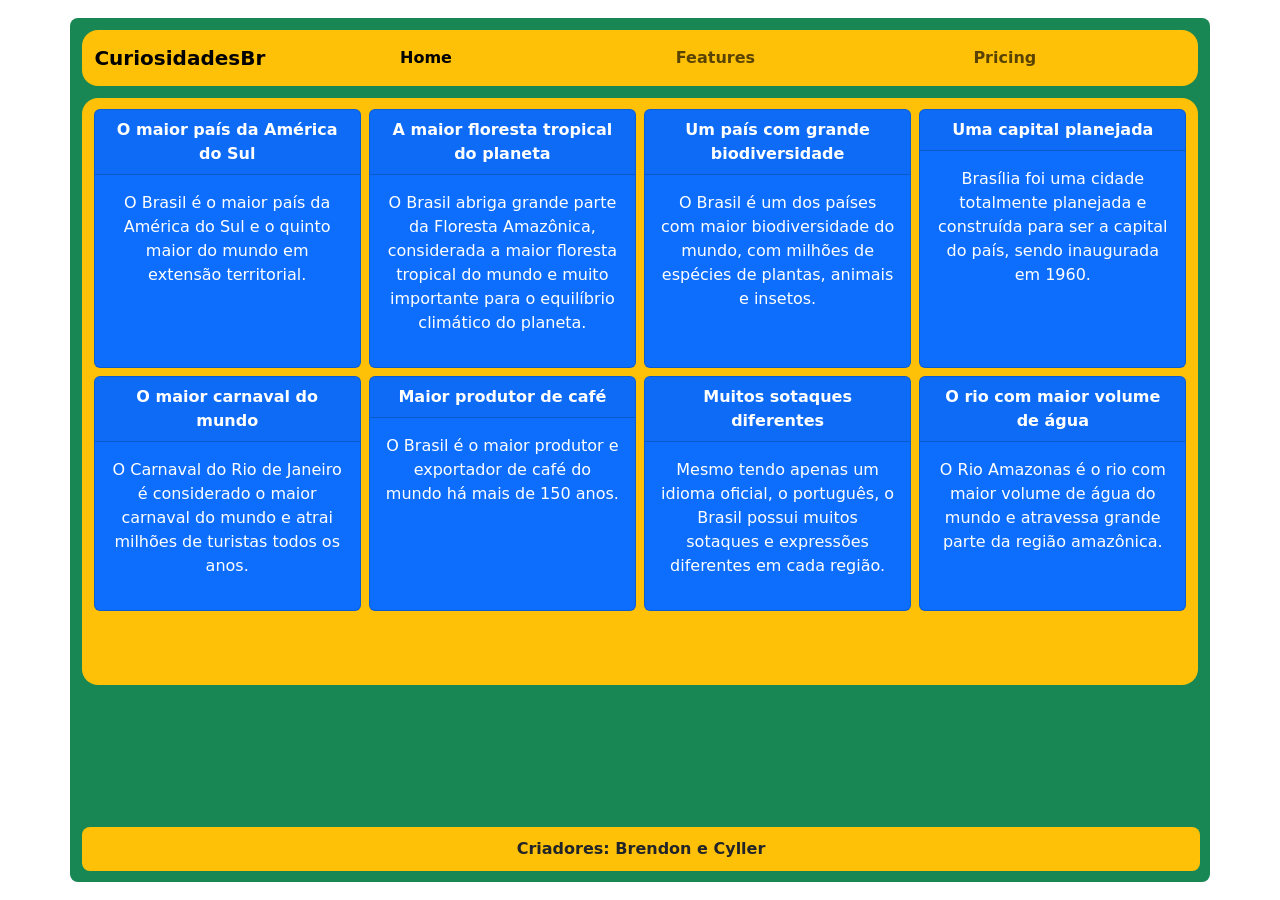
==== pages/index.html @ a0c3a238 "up" ====
<!DOCTYPE html>
<html lang="en">

<head>
    <meta charset="UTF-8">
    <meta name="viewport" content="width=device-width, initial-scale=1.0">
    <title>Curiosidades do Dia - Brasil</title>
    <link href="https://cdn.jsdelivr.net/npm/bootstrap@5.3.8/dist/css/bootstrap.min.css" rel="stylesheet"
        integrity="sha384-sRIl4kxILFvY47J16cr9ZwB07vP4J8+LH7qKQnuqkuIAvNWLzeN8tE5YBujZqJLB" crossorigin="anonymous">
    <link rel="stylesheet" href="../css/index.css">
</head>

<body>
    <div class="container-md text-center bg-success rounded-3 position-relative" id="base">
        <nav class="navbar navbar-expand-lg bg-warning rounded-4">
            <div class="container">
                <a class="navbar-brand fw-bold" href="#">CuriosidadesBr</a>
                <div class="navbar-collapse container-fluid" id="navbarNav">
                    <ul class="navbar-nav row container-fluid">
                        <li class="nav-item col">
                            <a class="nav-link active fw-bold" aria-current="page" href="#">Home</a>
                        </li>
                        <li class="nav-item col">
                            <a class="nav-link fw-bold" href="#">Features</a>
                        </li>
                        <li class="nav-item col">
                            <a class="nav-link fw-bold" href="#">Pricing</a>
                        </li>
                    </ul>
                </div>
            </div>
        </nav>
        <main class="bg-warning rounded-4">
            <div class="row row-cols-1 row-cols-md-4 g-2">
                <div class="col">
                    <div class="card text-bg-primary mb-3 h-100" style="max-width: 18rem;">
                        <div class="card-header fw-bold">O maior país da América do Sul</div>
                        <div class="card-body">
                            <p class="card-text">O Brasil é o maior país da América do Sul e o quinto maior do mundo em extensão territorial.</p>
                        </div>
                    </div>
                </div>
                <div class="col">
                    <div class="card text-bg-primary mb-3 h-100" style="max-width: 18rem;">
                        <div class="card-header fw-bold">A maior floresta tropical do planeta</div>
                        <div class="card-body">
                            <p class="card-text">O Brasil abriga grande parte da Floresta Amazônica, considerada a maior floresta tropical do mundo e muito importante para o equilíbrio climático do planeta.
                            </p>
                        </div>
                    </div>
                </div>
                <div class="col">
                    <div class="card text-bg-primary mb-3 h-100" style="max-width: 18rem;">
                        <div class="card-header fw-bold">Um país com grande biodiversidade</div>
                        <div class="card-body">
                            <p class="card-text">O Brasil é um dos países com maior biodiversidade do mundo, com milhões de espécies de plantas, animais e insetos.</p>
                        </div>
                    </div>
                </div>
                <div class="col">
                    <div class="card text-bg-primary mb-3 h-100" style="max-width: 18rem;">
                        <div class="card-header fw-bold">Uma capital planejada</div>
                        <div class="card-body">
                            <p class="card-text">Brasília foi uma cidade totalmente planejada e construída para ser a capital do país, sendo inaugurada em 1960.</p>
                        </div>
                    </div>
                </div>
                <div class="col">
                    <div class="card text-bg-primary mb-3 h-100" style="max-width: 18rem;">
                        <div class="card-header fw-bold">O maior carnaval do mundo</div>
                        <div class="card-body">
                            <p class="card-text">O Carnaval do Rio de Janeiro é considerado o maior carnaval do mundo e atrai milhões de turistas todos os anos.</p>
                        </div>
                    </div>
                </div>
                <div class="col">
                    <div class="card text-bg-primary mb-3 h-100" style="max-width: 18rem;">
                        <div class="card-header fw-bold">Maior produtor de café</div>
                        <div class="card-body">
                            <p class="card-text">O Brasil é o maior produtor e exportador de café do mundo há mais de 150 anos.</p>
                        </div>
                    </div>
                </div>
                <div class="col">
                    <div class="card text-bg-primary mb-3 h-100" style="max-width: 18rem;">
                        <div class="card-header fw-bold">Muitos sotaques diferentes</div>
                        <div class="card-body">
                            <p class="card-text">Mesmo tendo apenas um idioma oficial, o português, o Brasil possui muitos sotaques e expressões diferentes em cada região.</p>
                        </div>
                    </div>
                </div>
                <div class="col">
                    <div class="card text-bg-primary mb-3 h-100" style="max-width: 18rem;">
                        <div class="card-header fw-bold">O rio com maior volume de água</div>
                        <div class="card-body">
                            <p class="card-text">O Rio Amazonas é o rio com maior volume de água do mundo e atravessa grande parte da região amazônica.</p>
                        </div>
                    </div>
                </div>
            </div>
        </main>
        <footer class="bg-warning position-absolute rounded-3 bottom-0 start-1 fw-bold">
            <div>
                Criadores: Brendon e Cyller
            </div>
        </footer>
    </div>
</body>

</html>
---- css/index.css ----
body {
    height: 100vh;
    padding: 2vh;
}

main {
    margin-top: 1%;
    padding: 1%;
    height: 70%;
}

footer {
    height: 5%;
    margin-top: 1%;
    margin-bottom: 1%;
    width: 98%;
    align-content: center;
}

#base {
    height: 96vh;
    padding: 1%;
}
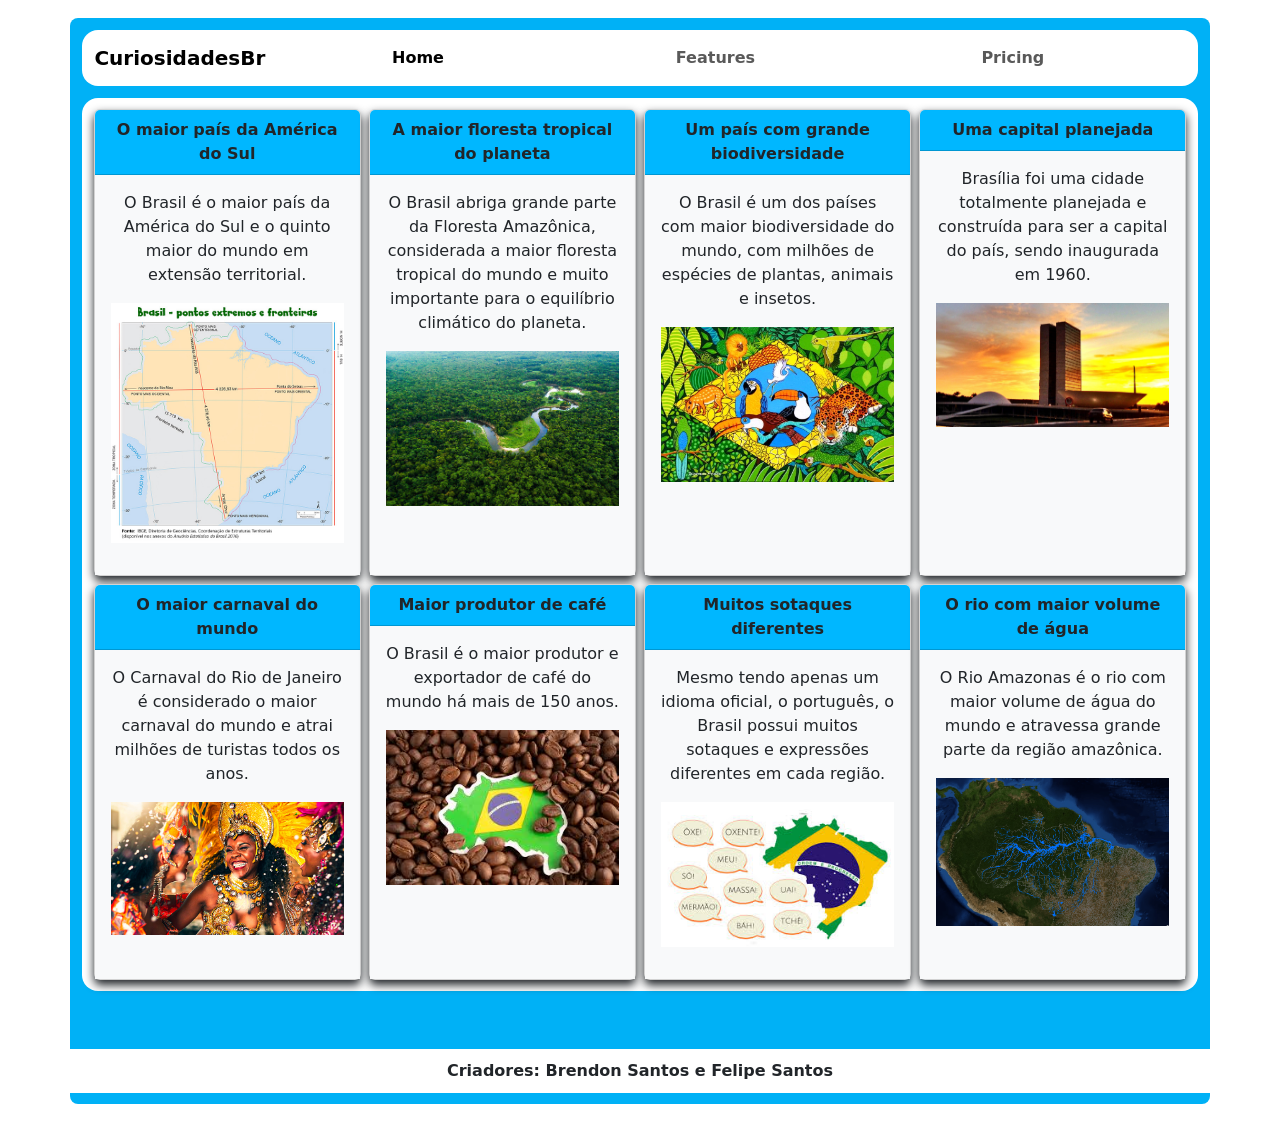
==== commit 555051bd: "melhorei um pouco o visual do site adicionando imagens aos cartões, um icone(favicon) e nas cores do" ====
--- a/pages/index.html
+++ b/pages/index.html
@@ -8,14 +8,32 @@
     <link href="https://cdn.jsdelivr.net/npm/bootstrap@5.3.8/dist/css/bootstrap.min.css" rel="stylesheet"
         integrity="sha384-sRIl4kxILFvY47J16cr9ZwB07vP4J8+LH7qKQnuqkuIAvNWLzeN8tE5YBujZqJLB" crossorigin="anonymous">
     <link rel="stylesheet" href="../css/index.css">
+    <link rel="icon" type="image/x-icon" href="../img/icones/icon_brasil.png">
 </head>
 
+<palette>
+    <color name='My-Color-Theme-1' rgb='00B1F6' r='0' g='177' b='246' />
+    <color name='My-Color-Theme-2' rgb='0098D4' r='0' g='152' b='212' /> 
+    <color name='My-Color-Theme-3' rgb='00B7FF' r='0' g='183' b='255' />
+    <color name='My-Color-Theme-4' rgb='0080B3' r='0' g='128' b='179' />
+    <color name='My-Color-Theme-5' rgb='006891' r='0' g='104' b='145' />
+    <color name='My-Color-Theme-6' rgb='005070' r='0' g='80' b='112' />
+</palette>
+
+
 <body>
-    <div class="container-md text-center bg-success rounded-3 position-relative" id="base">
-        <nav class="navbar navbar-expand-lg bg-warning rounded-4">
+    <div class="container-md text-center bg-theme-1 rounded-3 position-relative" id="base">
+
+        <nav class="navbar navbar-expand-lg bg-white rounded-4">
             <div class="container">
                 <a class="navbar-brand fw-bold" href="#">CuriosidadesBr</a>
-                <div class="navbar-collapse container-fluid" id="navbarNav">
+
+                <button class="navbar-toggler" type="button" data-bs-toggle="collapse" data-bs-target="#navbarNav">
+                    <span class="navbar-toggler-icon"></span>
+                </button>
+
+                <div class="collapse navbar-collapse" id="navbarNav">
+
                     <ul class="navbar-nav row container-fluid">
                         <li class="nav-item col">
                             <a class="nav-link active fw-bold" aria-current="page" href="#">Home</a>
@@ -30,81 +48,91 @@
                 </div>
             </div>
         </nav>
-        <main class="bg-warning rounded-4">
+
+        <main class="bg-white rounded-4">
+
             <div class="row row-cols-1 row-cols-md-4 g-2">
                 <div class="col">
-                    <div class="card text-bg-primary mb-3 h-100" style="max-width: 18rem;">
-                        <div class="card-header fw-bold">O maior país da América do Sul</div>
-                        <div class="card-body">
+                    <div class="card text-bg-theme-1 mb-3 h-100" id="card">
+                        <div class="card-header fw-bold bg-theme-3">O maior país da América do Sul</div>
+                        <div class="card-body bg-light" >
                             <p class="card-text">O Brasil é o maior país da América do Sul e o quinto maior do mundo em extensão territorial.</p>
+                            <img src="../img/cards/brasil_card1.jpg" class="img-fluid" alt="extensão territorial do Brasil">
                         </div>
                     </div>
                 </div>
                 <div class="col">
-                    <div class="card text-bg-primary mb-3 h-100" style="max-width: 18rem;">
-                        <div class="card-header fw-bold">A maior floresta tropical do planeta</div>
-                        <div class="card-body">
-                            <p class="card-text">O Brasil abriga grande parte da Floresta Amazônica, considerada a maior floresta tropical do mundo e muito importante para o equilíbrio climático do planeta.
-                            </p>
+                    <div class="card text-bg-theme-1 mb-3 h-100" id="card">
+                        <div class="card-header fw-bold bg-theme-3">A maior floresta tropical do planeta</div>
+                        <div class="card-body bg-light" >
+                            <p class="card-text">O Brasil abriga grande parte da Floresta Amazônica, considerada a maior floresta tropical do mundo e muito importante para o equilíbrio climático do planeta.</p>
+                            <img src="../img/cards/brasil_card2.jpg" class="img-fluid" alt="floresta amazônica">
                         </div>
                     </div>
                 </div>
                 <div class="col">
-                    <div class="card text-bg-primary mb-3 h-100" style="max-width: 18rem;">
-                        <div class="card-header fw-bold">Um país com grande biodiversidade</div>
-                        <div class="card-body">
+                    <div class="card text-bg-theme-1 mb-3 h-100" id="card">
+                        <div class="card-header fw-bold bg-theme-3">Um país com grande biodiversidade</div>
+                        <div class="card-body bg-light" >
                             <p class="card-text">O Brasil é um dos países com maior biodiversidade do mundo, com milhões de espécies de plantas, animais e insetos.</p>
+                            <img src="../img/cards/brasil_card3.jpg" class="img-fluid" alt="biodiversidade brasileira">
                         </div>
                     </div>
                 </div>
                 <div class="col">
-                    <div class="card text-bg-primary mb-3 h-100" style="max-width: 18rem;">
-                        <div class="card-header fw-bold">Uma capital planejada</div>
-                        <div class="card-body">
+                    <div class="card text-bg-theme-1 mb-3 h-100" id="card">
+                        <div class="card-header fw-bold bg-theme-3">Uma capital planejada</div>
+                        <div class="card-body bg-light" >
                             <p class="card-text">Brasília foi uma cidade totalmente planejada e construída para ser a capital do país, sendo inaugurada em 1960.</p>
+                            <img src="../img/cards/brasil_card4.png" class="img-fluid" alt="brasilia capital planejada">
                         </div>
                     </div>
                 </div>
                 <div class="col">
-                    <div class="card text-bg-primary mb-3 h-100" style="max-width: 18rem;">
-                        <div class="card-header fw-bold">O maior carnaval do mundo</div>
-                        <div class="card-body">
+                    <div class="card text-bg-theme-1 mb-3 h-100" id="card">
+                        <div class="card-header fw-bold bg-theme-3">O maior carnaval do mundo</div>
+                        <div class="card-body bg-light" >
                             <p class="card-text">O Carnaval do Rio de Janeiro é considerado o maior carnaval do mundo e atrai milhões de turistas todos os anos.</p>
+                            <img src="../img/cards/brasil_card5.jpg" class="img-fluid" alt="carnaval rio de janeiro">
                         </div>
                     </div>
                 </div>
                 <div class="col">
-                    <div class="card text-bg-primary mb-3 h-100" style="max-width: 18rem;">
-                        <div class="card-header fw-bold">Maior produtor de café</div>
-                        <div class="card-body">
+                    <div class="card text-bg-theme-1 mb-3 h-100" id="card">
+                        <div class="card-header fw-bold bg-theme-3">Maior produtor de café</div>
+                        <div class="card-body bg-light" >
                             <p class="card-text">O Brasil é o maior produtor e exportador de café do mundo há mais de 150 anos.</p>
+                            <img src="../img/cards/brasil_card6.jpg" class="img-fluid" alt="brasil maior produtor de café">
                         </div>
                     </div>
                 </div>
                 <div class="col">
-                    <div class="card text-bg-primary mb-3 h-100" style="max-width: 18rem;">
-                        <div class="card-header fw-bold">Muitos sotaques diferentes</div>
-                        <div class="card-body">
+                    <div class="card text-bg-theme-1 mb-3 h-100" id="card">
+                        <div class="card-header fw-bold bg-theme-3">Muitos sotaques diferentes</div>
+                        <div class="card-body bg-light" >
                             <p class="card-text">Mesmo tendo apenas um idioma oficial, o português, o Brasil possui muitos sotaques e expressões diferentes em cada região.</p>
+                            <img src="../img/cards/brasil_card7.jpg" class="img-fluid" alt="muitos sotaques diferentes no Brasil">
                         </div>
                     </div>
                 </div>
                 <div class="col">
-                    <div class="card text-bg-primary mb-3 h-100" style="max-width: 18rem;">
-                        <div class="card-header fw-bold">O rio com maior volume de água</div>
-                        <div class="card-body">
+                    <div class="card text-bg-theme-1 mb-3 h-100" id="card">
+                        <div class="card-header fw-bold bg-theme-3">O rio com maior volume de água</div>
+                        <div class="card-body bg-light" >
                             <p class="card-text">O Rio Amazonas é o rio com maior volume de água do mundo e atravessa grande parte da região amazônica.</p>
+                            <img src="../img/cards/brasil_card8.png" class="img-fluid" alt="rio amazonas">
                         </div>
                     </div>
                 </div>
             </div>
         </main>
-        <footer class="bg-warning position-absolute rounded-3 bottom-0 start-1 fw-bold">
+        <footer class="bg-white position-absolute rounded-0 bottom-0 start-0 w-100 fw-bold">
             <div>
-                Criadores: Brendon e Cyller
+                Criadores: Brendon Santos e Felipe Santos
             </div>
         </footer>
     </div>
+<script src="https://cdn.jsdelivr.net/npm/bootstrap@5.3.8/dist/js/bootstrap.bundle.min.js"></script>
 </body>
 
 </html>
--- a/css/index.css
+++ b/css/index.css
@@ -1,23 +1,50 @@
 body {
-    height: 100vh;
+    min-height: 100vh;
     padding: 2vh;
 }
 
 main {
     margin-top: 1%;
     padding: 1%;
-    height: 70%;
+    margin-bottom: 100px;
 }
 
 footer {
-    height: 5%;
     margin-top: 1%;
     margin-bottom: 1%;
     width: 98%;
-    align-content: center;
+    padding: 10px;
+    text-align: center;
 }
 
+#card{
+    box-shadow: 0px 5px 10px 0px;
+}
 #base {
-    height: 96vh;
+    min-height: 96vh;
     padding: 1%;
-}+}
+
+.bg-theme-1{
+    background-color: #00B1F6;
+}
+
+.bg-theme-2{
+    background-color: #0098D4;
+}
+
+.bg-theme-3{
+    background-color: #00B7FF;
+}
+
+.bg-theme-4{
+    background-color: #0080B3;
+}
+
+.bg-theme-5{
+    background-color: #006891;
+}
+
+.bg-theme-6{
+    background-color: #005070;
+}
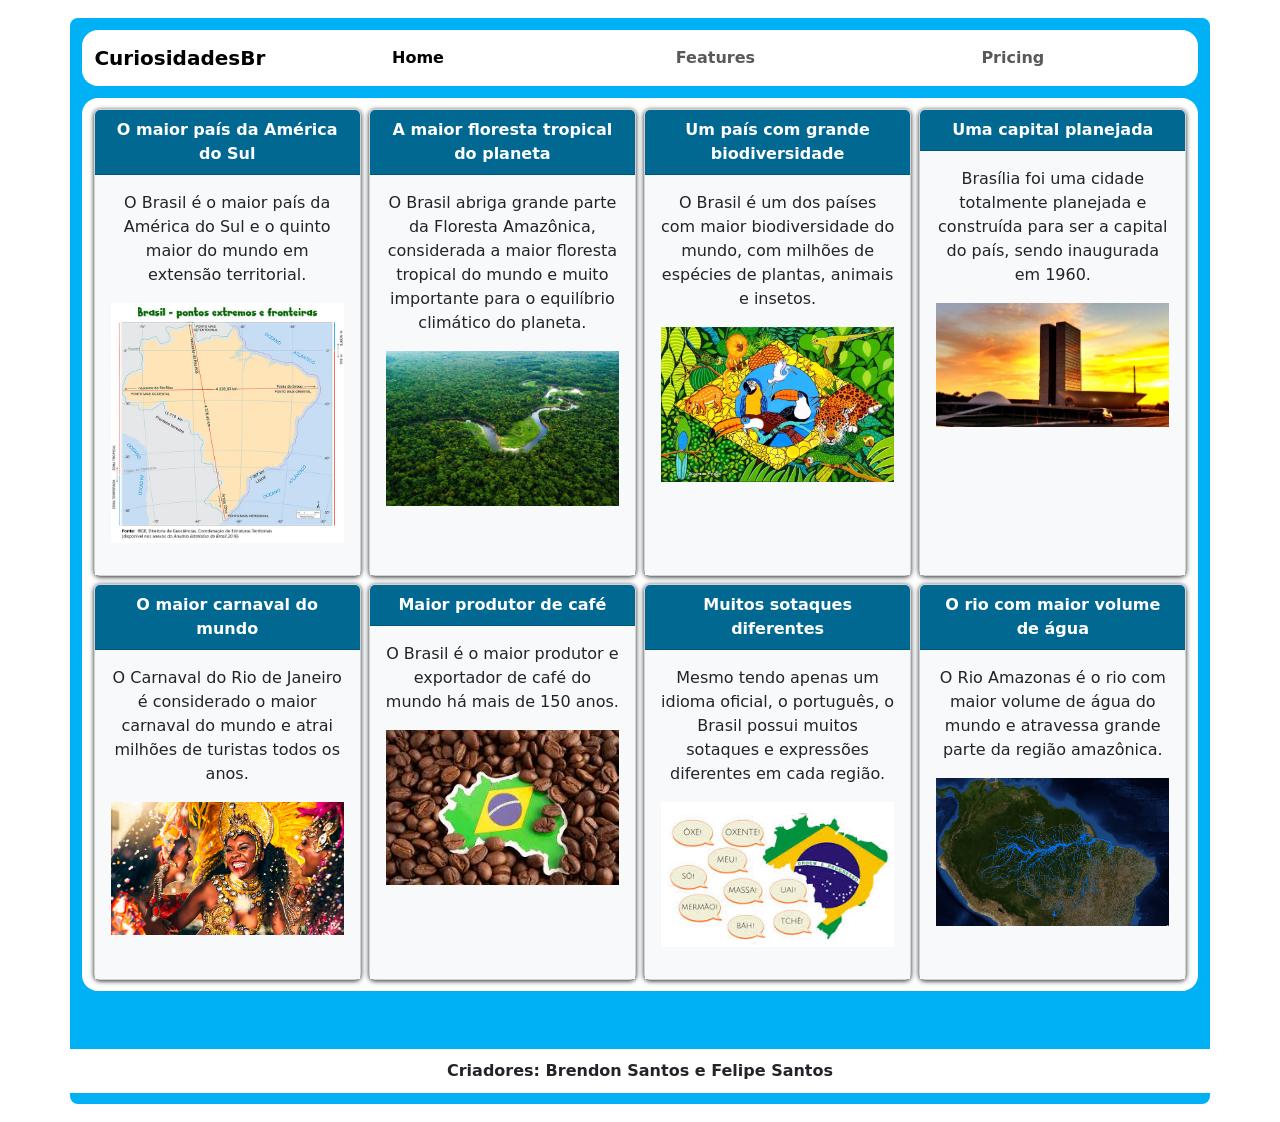
==== commit b4c817c4: "criei uma nova pagina html para colocar a tabela de ranking dos 10 estados com mais pib do Brasil, f" ====
--- a/pages/index.html
+++ b/pages/index.html
@@ -39,7 +39,7 @@
                             <a class="nav-link active fw-bold" aria-current="page" href="#">Home</a>
                         </li>
                         <li class="nav-item col">
-                            <a class="nav-link fw-bold" href="#">Features</a>
+                            <a class="nav-link fw-bold" href="features.html">Features</a>
                         </li>
                         <li class="nav-item col">
                             <a class="nav-link fw-bold" href="#">Pricing</a>
@@ -54,7 +54,7 @@
             <div class="row row-cols-1 row-cols-md-4 g-2">
                 <div class="col">
                     <div class="card text-bg-theme-1 mb-3 h-100" id="card">
-                        <div class="card-header fw-bold bg-theme-3">O maior país da América do Sul</div>
+                        <div class="card-header fw-bold bg-theme-5" id="card-header">O maior país da América do Sul</div>
                         <div class="card-body bg-light" >
                             <p class="card-text">O Brasil é o maior país da América do Sul e o quinto maior do mundo em extensão territorial.</p>
                             <img src="../img/cards/brasil_card1.jpg" class="img-fluid" alt="extensão territorial do Brasil">
@@ -63,7 +63,7 @@
                 </div>
                 <div class="col">
                     <div class="card text-bg-theme-1 mb-3 h-100" id="card">
-                        <div class="card-header fw-bold bg-theme-3">A maior floresta tropical do planeta</div>
+                        <div class="card-header fw-bold bg-theme-5" id="card-header">A maior floresta tropical do planeta</div>
                         <div class="card-body bg-light" >
                             <p class="card-text">O Brasil abriga grande parte da Floresta Amazônica, considerada a maior floresta tropical do mundo e muito importante para o equilíbrio climático do planeta.</p>
                             <img src="../img/cards/brasil_card2.jpg" class="img-fluid" alt="floresta amazônica">
@@ -72,7 +72,7 @@
                 </div>
                 <div class="col">
                     <div class="card text-bg-theme-1 mb-3 h-100" id="card">
-                        <div class="card-header fw-bold bg-theme-3">Um país com grande biodiversidade</div>
+                        <div class="card-header fw-bold bg-theme-5" id="card-header">Um país com grande biodiversidade</div>
                         <div class="card-body bg-light" >
                             <p class="card-text">O Brasil é um dos países com maior biodiversidade do mundo, com milhões de espécies de plantas, animais e insetos.</p>
                             <img src="../img/cards/brasil_card3.jpg" class="img-fluid" alt="biodiversidade brasileira">
@@ -81,7 +81,7 @@
                 </div>
                 <div class="col">
                     <div class="card text-bg-theme-1 mb-3 h-100" id="card">
-                        <div class="card-header fw-bold bg-theme-3">Uma capital planejada</div>
+                        <div class="card-header fw-bold bg-theme-5" id="card-header">Uma capital planejada</div>
                         <div class="card-body bg-light" >
                             <p class="card-text">Brasília foi uma cidade totalmente planejada e construída para ser a capital do país, sendo inaugurada em 1960.</p>
                             <img src="../img/cards/brasil_card4.png" class="img-fluid" alt="brasilia capital planejada">
@@ -90,7 +90,7 @@
                 </div>
                 <div class="col">
                     <div class="card text-bg-theme-1 mb-3 h-100" id="card">
-                        <div class="card-header fw-bold bg-theme-3">O maior carnaval do mundo</div>
+                        <div class="card-header fw-bold bg-theme-5" id="card-header">O maior carnaval do mundo</div>
                         <div class="card-body bg-light" >
                             <p class="card-text">O Carnaval do Rio de Janeiro é considerado o maior carnaval do mundo e atrai milhões de turistas todos os anos.</p>
                             <img src="../img/cards/brasil_card5.jpg" class="img-fluid" alt="carnaval rio de janeiro">
@@ -99,7 +99,7 @@
                 </div>
                 <div class="col">
                     <div class="card text-bg-theme-1 mb-3 h-100" id="card">
-                        <div class="card-header fw-bold bg-theme-3">Maior produtor de café</div>
+                        <div class="card-header fw-bold bg-theme-5" id="card-header">Maior produtor de café</div>
                         <div class="card-body bg-light" >
                             <p class="card-text">O Brasil é o maior produtor e exportador de café do mundo há mais de 150 anos.</p>
                             <img src="../img/cards/brasil_card6.jpg" class="img-fluid" alt="brasil maior produtor de café">
@@ -108,7 +108,7 @@
                 </div>
                 <div class="col">
                     <div class="card text-bg-theme-1 mb-3 h-100" id="card">
-                        <div class="card-header fw-bold bg-theme-3">Muitos sotaques diferentes</div>
+                        <div class="card-header fw-bold bg-theme-5" id="card-header">Muitos sotaques diferentes</div>
                         <div class="card-body bg-light" >
                             <p class="card-text">Mesmo tendo apenas um idioma oficial, o português, o Brasil possui muitos sotaques e expressões diferentes em cada região.</p>
                             <img src="../img/cards/brasil_card7.jpg" class="img-fluid" alt="muitos sotaques diferentes no Brasil">
@@ -117,7 +117,7 @@
                 </div>
                 <div class="col">
                     <div class="card text-bg-theme-1 mb-3 h-100" id="card">
-                        <div class="card-header fw-bold bg-theme-3">O rio com maior volume de água</div>
+                        <div class="card-header fw-bold bg-theme-5" id="card-header">O rio com maior volume de água</div>
                         <div class="card-body bg-light" >
                             <p class="card-text">O Rio Amazonas é o rio com maior volume de água do mundo e atravessa grande parte da região amazônica.</p>
                             <img src="../img/cards/brasil_card8.png" class="img-fluid" alt="rio amazonas">
--- a/css/index.css
+++ b/css/index.css
@@ -18,7 +18,11 @@
 }
 
 #card{
-    box-shadow: 0px 5px 10px 0px;
+    box-shadow: 0px 1px 5px 0px;
+}
+
+#card-header{
+    color: white;
 }
 #base {
     min-height: 96vh;
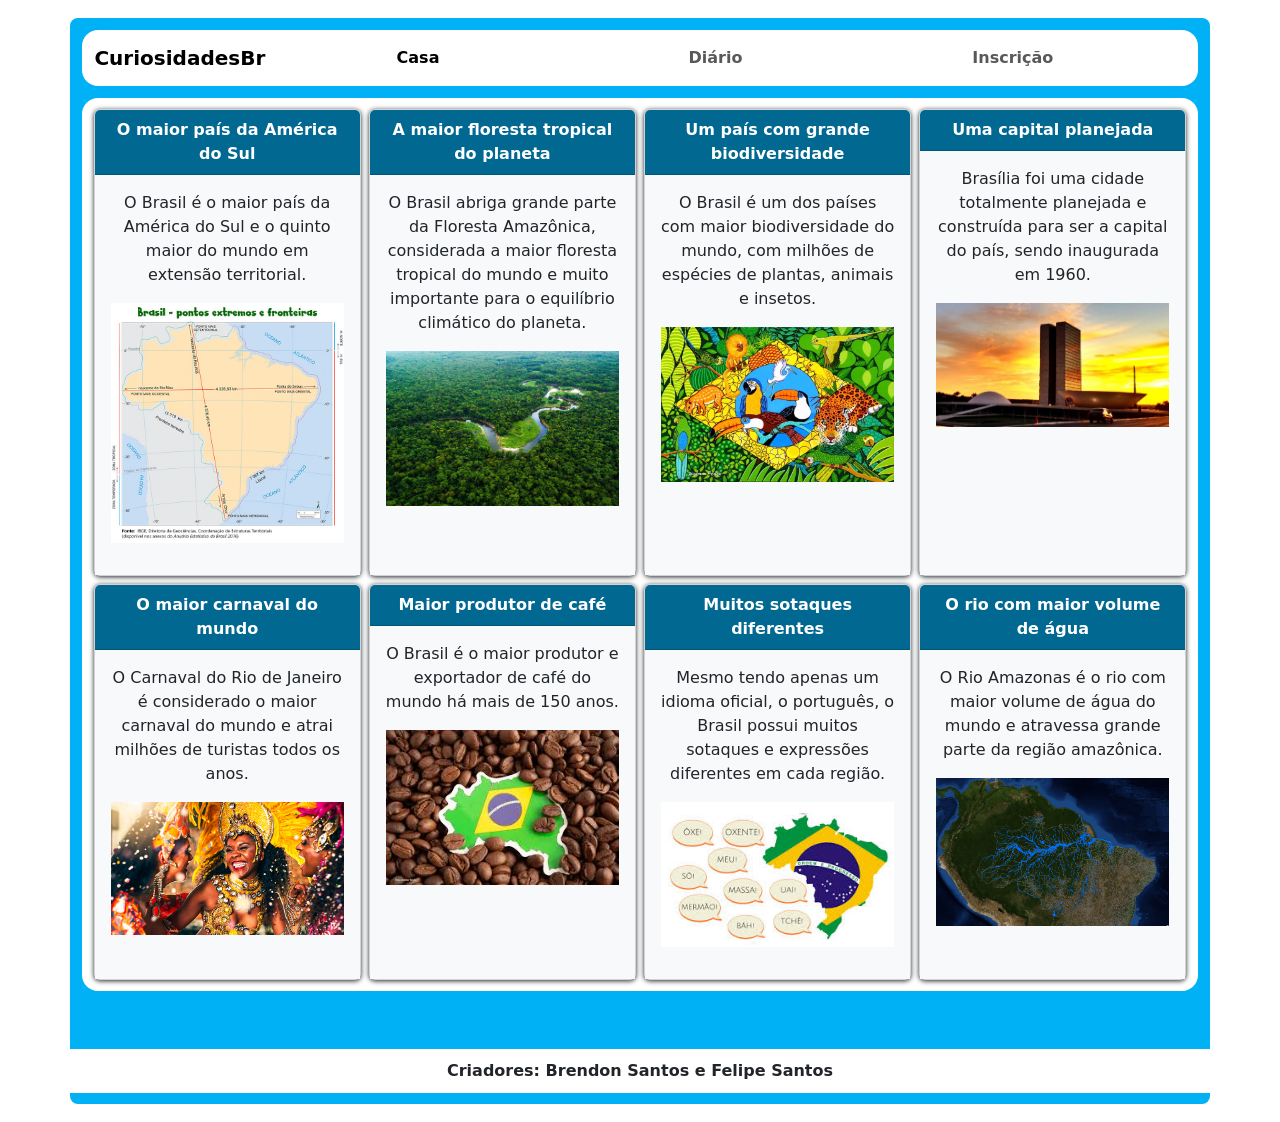
==== commit 6fa29349: "ATUALIZAÇÃO FINAL" ====
--- a/pages/index.html
+++ b/pages/index.html
@@ -1,5 +1,5 @@
 <!DOCTYPE html>
-<html lang="en">
+<html lang="pt-br">
 
 <head>
     <meta charset="UTF-8">
@@ -36,13 +36,13 @@
 
                     <ul class="navbar-nav row container-fluid">
                         <li class="nav-item col">
-                            <a class="nav-link active fw-bold" aria-current="page" href="#">Home</a>
+                            <a class="nav-link active fw-bold" aria-current="page" href="#">Casa</a>
                         </li>
                         <li class="nav-item col">
-                            <a class="nav-link fw-bold" href="features.html">Features</a>
+                            <a class="nav-link fw-bold" href="features.html">Diário</a>
                         </li>
                         <li class="nav-item col">
-                            <a class="nav-link fw-bold" href="#">Pricing</a>
+                            <a class="nav-link fw-bold" href="inscricao.html">Inscrição</a>
                         </li>
                     </ul>
                 </div>
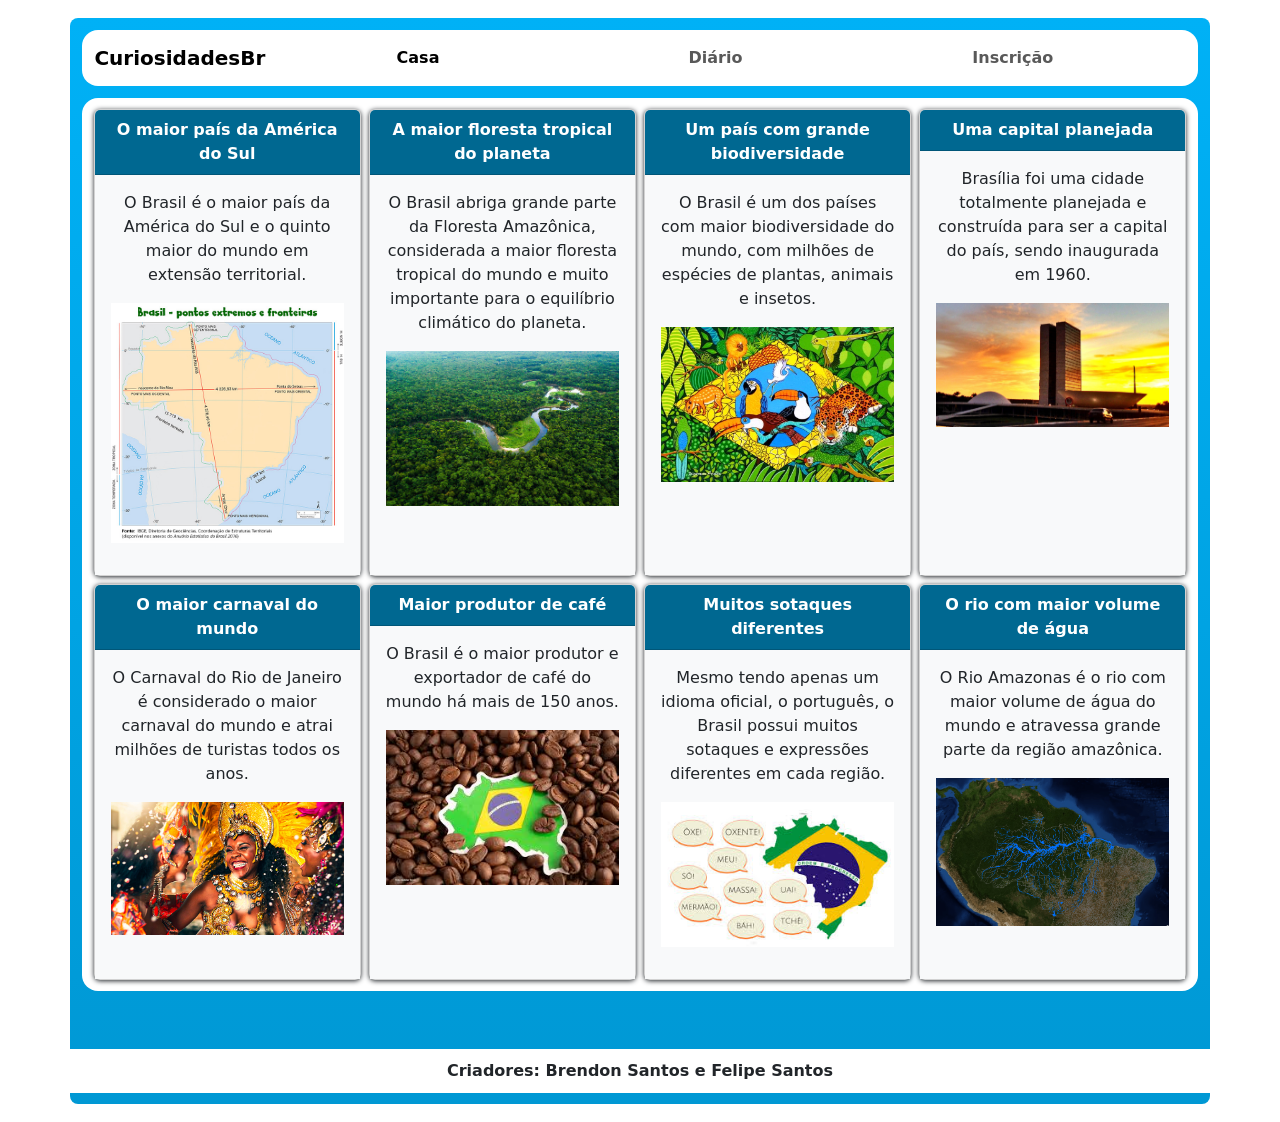
==== commit 53520af5: "referenciando para tela principal em todas as paginas" ====
--- a/pages/index.html
+++ b/pages/index.html
@@ -26,7 +26,7 @@
 
         <nav class="navbar navbar-expand-lg bg-white rounded-4">
             <div class="container">
-                <a class="navbar-brand fw-bold" href="#">CuriosidadesBr</a>
+                <a class="navbar-brand fw-bold" href="index.html">CuriosidadesBr</a>
 
                 <button class="navbar-toggler" type="button" data-bs-toggle="collapse" data-bs-target="#navbarNav">
                     <span class="navbar-toggler-icon"></span>
--- a/css/index.css
+++ b/css/index.css
@@ -28,9 +28,8 @@
     min-height: 96vh;
     padding: 1%;
 }
-
 .bg-theme-1{
-    background-color: #00B1F6;
+    background: linear-gradient(to bottom, #00B1F6, #0098D4);
 }
 
 .bg-theme-2{
